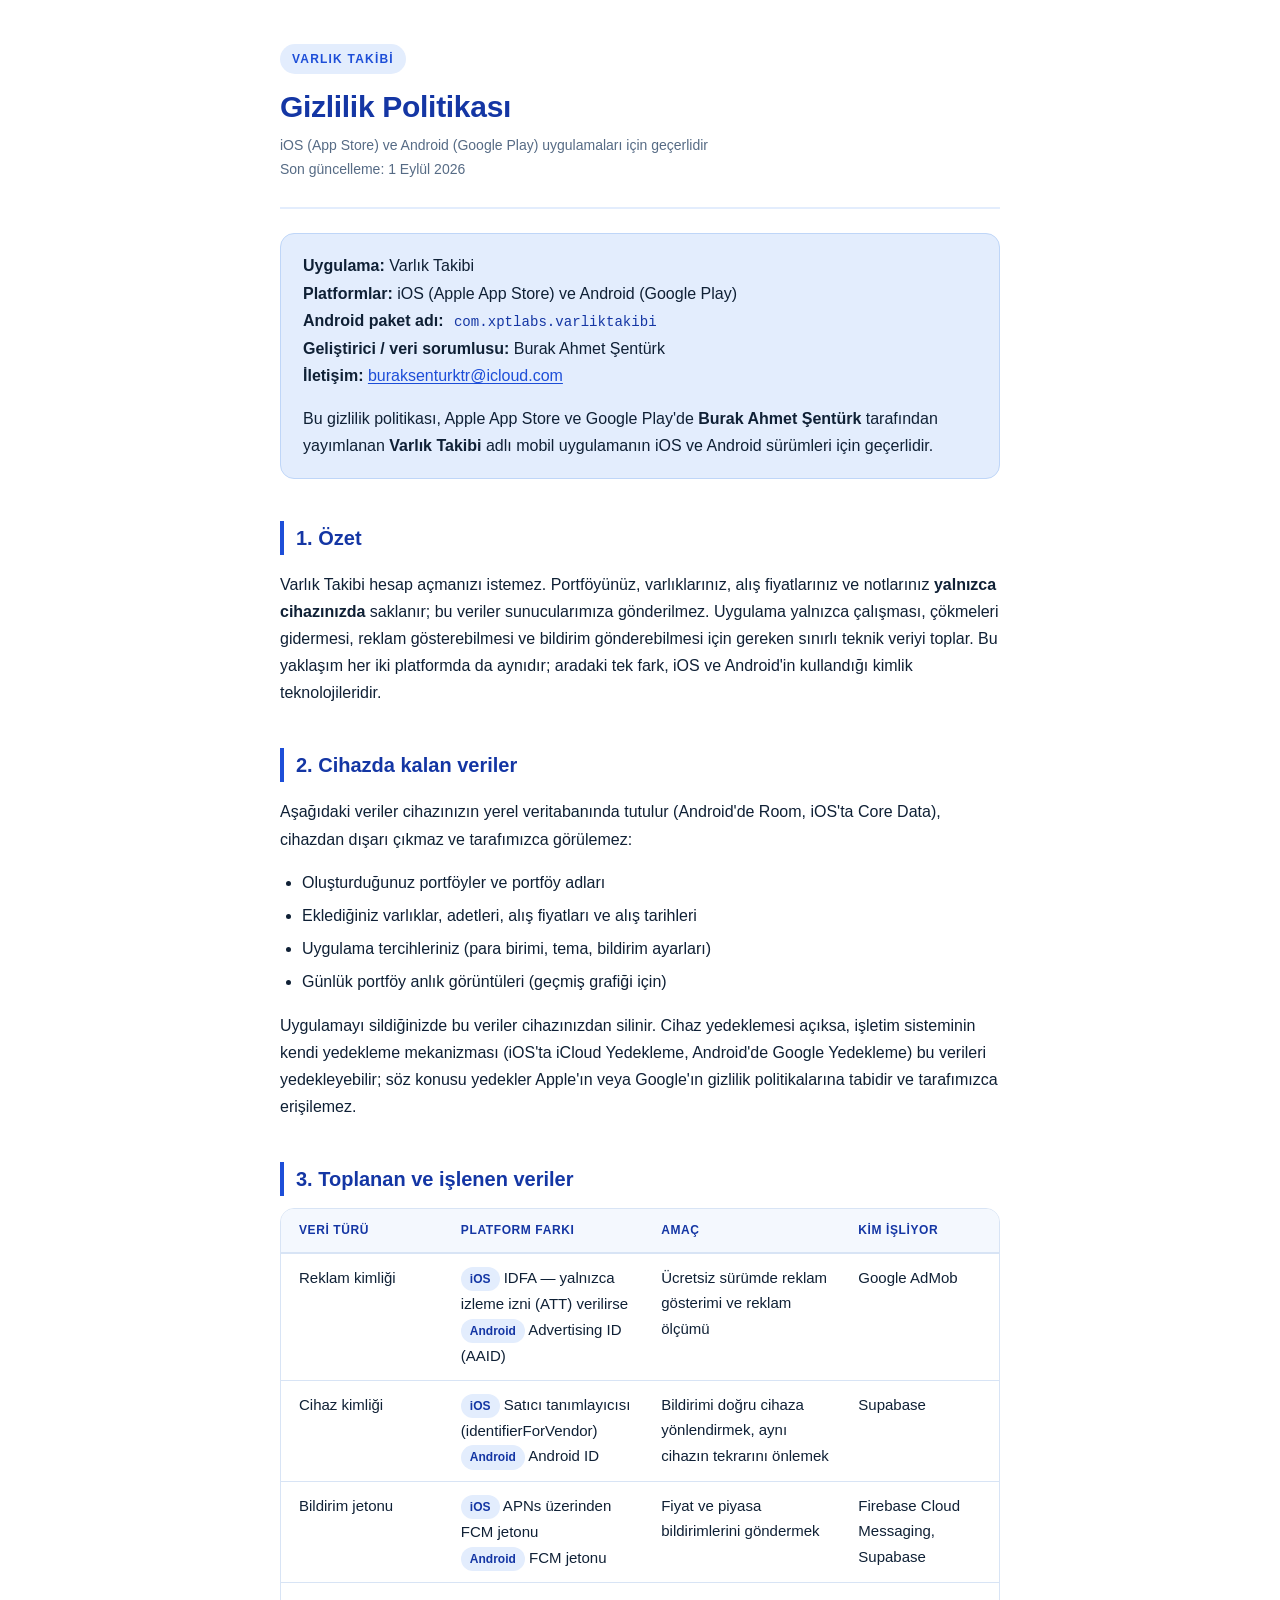
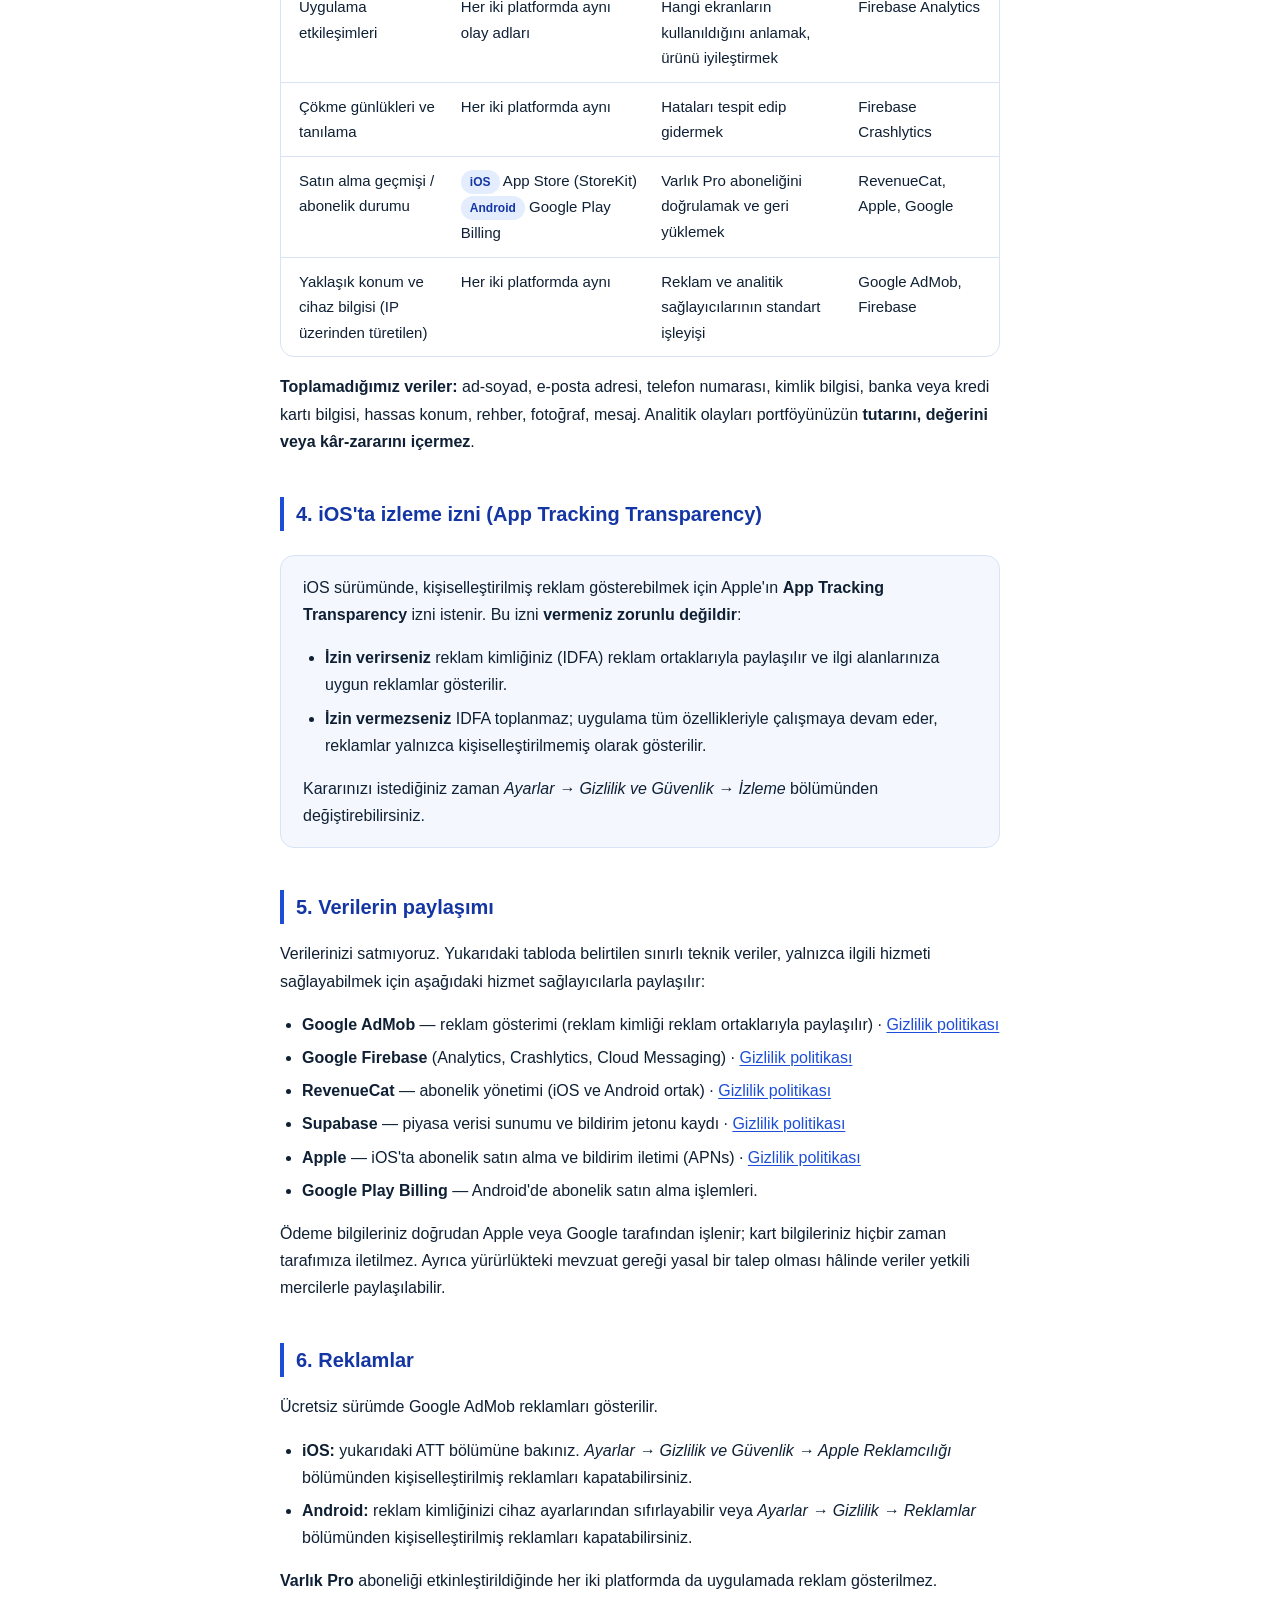
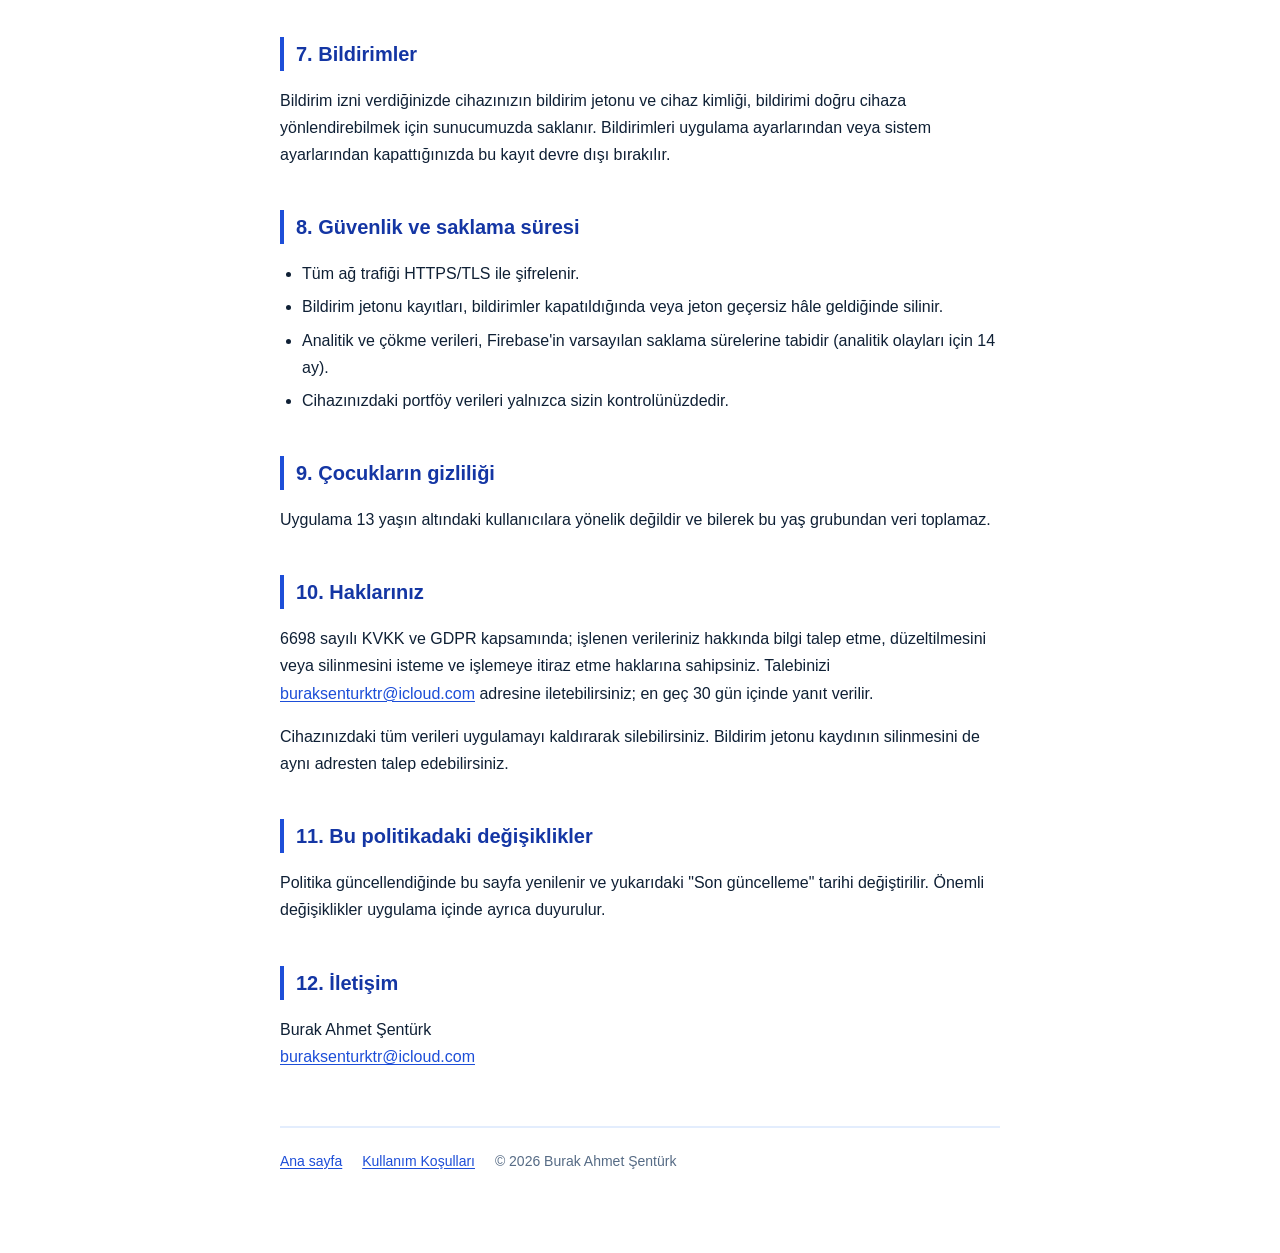
==== docs/privacy.html @ 83ce0186 "Add files via upload gizlilik politikasi ve kullanim kosullari" ====
<!DOCTYPE html>
<html lang="tr">
<head>
<meta charset="utf-8">
<meta name="viewport" content="width=device-width, initial-scale=1">
<meta name="theme-color" content="#1d4ed8">
<title>Gizlilik Politikası — Varlık Takibi</title>
<meta name="description" content="Varlık Takibi iOS ve Android uygulamalarının gizlilik politikası. Geliştirici: Burak Ahmet Şentürk.">
<link rel="stylesheet" href="style.css">
</head>
<body>

<header>
  <div class="app">Varlık Takibi</div>
  <h1>Gizlilik Politikası</h1>
  <p class="platforms">iOS (App Store) ve Android (Google Play) uygulamaları için geçerlidir</p>
  <p class="meta">Son güncelleme: 1 Eylül 2026</p>
</header>

<main>

<div class="card accent">
  <p><strong>Uygulama:</strong> Varlık Takibi<br>
  <strong>Platformlar:</strong> iOS (Apple App Store) ve Android (Google Play)<br>
  <strong>Android paket adı:</strong> <code>com.xptlabs.varliktakibi</code><br>
  <strong>Geliştirici / veri sorumlusu:</strong> Burak Ahmet Şentürk<br>
  <strong>İletişim:</strong> <a href="mailto:buraksenturktr@icloud.com">buraksenturktr@icloud.com</a></p>
  <p>Bu gizlilik politikası, Apple App Store ve Google Play'de <strong>Burak Ahmet
  Şentürk</strong> tarafından yayımlanan <strong>Varlık Takibi</strong> adlı mobil
  uygulamanın iOS ve Android sürümleri için geçerlidir.</p>
</div>

<h2>1. Özet</h2>
<p>Varlık Takibi hesap açmanızı istemez. Portföyünüz, varlıklarınız, alış fiyatlarınız ve
notlarınız <strong>yalnızca cihazınızda</strong> saklanır; bu veriler sunucularımıza
gönderilmez. Uygulama yalnızca çalışması, çökmeleri gidermesi, reklam gösterebilmesi ve
bildirim gönderebilmesi için gereken sınırlı teknik veriyi toplar. Bu yaklaşım her iki
platformda da aynıdır; aradaki tek fark, iOS ve Android'in kullandığı kimlik
teknolojileridir.</p>

<h2>2. Cihazda kalan veriler</h2>
<p>Aşağıdaki veriler cihazınızın yerel veritabanında tutulur (Android'de Room, iOS'ta
Core Data), cihazdan dışarı çıkmaz ve tarafımızca görülemez:</p>
<ul>
  <li>Oluşturduğunuz portföyler ve portföy adları</li>
  <li>Eklediğiniz varlıklar, adetleri, alış fiyatları ve alış tarihleri</li>
  <li>Uygulama tercihleriniz (para birimi, tema, bildirim ayarları)</li>
  <li>Günlük portföy anlık görüntüleri (geçmiş grafiği için)</li>
</ul>
<p>Uygulamayı sildiğinizde bu veriler cihazınızdan silinir. Cihaz yedeklemesi açıksa,
işletim sisteminin kendi yedekleme mekanizması (iOS'ta iCloud Yedekleme, Android'de
Google Yedekleme) bu verileri yedekleyebilir; söz konusu yedekler Apple'ın veya
Google'ın gizlilik politikalarına tabidir ve tarafımızca erişilemez.</p>

<h2>3. Toplanan ve işlenen veriler</h2>
<div class="wrap">
<table>
  <thead>
    <tr><th>Veri türü</th><th>Platform farkı</th><th>Amaç</th><th>Kim işliyor</th></tr>
  </thead>
  <tbody>
    <tr>
      <td data-label="Veri türü">Reklam kimliği</td>
      <td data-label="Platform farkı"><span class="pill">iOS</span> IDFA — yalnızca izleme izni (ATT) verilirse<br>
          <span class="pill">Android</span> Advertising ID (AAID)</td>
      <td data-label="Amaç">Ücretsiz sürümde reklam gösterimi ve reklam ölçümü</td>
      <td data-label="Kim işliyor">Google AdMob</td>
    </tr>
    <tr>
      <td data-label="Veri türü">Cihaz kimliği</td>
      <td data-label="Platform farkı"><span class="pill">iOS</span> Satıcı tanımlayıcısı (identifierForVendor)<br>
          <span class="pill">Android</span> Android ID</td>
      <td data-label="Amaç">Bildirimi doğru cihaza yönlendirmek, aynı cihazın tekrarını önlemek</td>
      <td data-label="Kim işliyor">Supabase</td>
    </tr>
    <tr>
      <td data-label="Veri türü">Bildirim jetonu</td>
      <td data-label="Platform farkı"><span class="pill">iOS</span> APNs üzerinden FCM jetonu<br>
          <span class="pill">Android</span> FCM jetonu</td>
      <td data-label="Amaç">Fiyat ve piyasa bildirimlerini göndermek</td>
      <td data-label="Kim işliyor">Firebase Cloud Messaging, Supabase</td>
    </tr>
    <tr>
      <td data-label="Veri türü">Uygulama etkileşimleri</td>
      <td data-label="Platform farkı">Her iki platformda aynı olay adları</td>
      <td data-label="Amaç">Hangi ekranların kullanıldığını anlamak, ürünü iyileştirmek</td>
      <td data-label="Kim işliyor">Firebase Analytics</td>
    </tr>
    <tr>
      <td data-label="Veri türü">Çökme günlükleri ve tanılama</td>
      <td data-label="Platform farkı">Her iki platformda aynı</td>
      <td data-label="Amaç">Hataları tespit edip gidermek</td>
      <td data-label="Kim işliyor">Firebase Crashlytics</td>
    </tr>
    <tr>
      <td data-label="Veri türü">Satın alma geçmişi / abonelik durumu</td>
      <td data-label="Platform farkı"><span class="pill">iOS</span> App Store (StoreKit)<br>
          <span class="pill">Android</span> Google Play Billing</td>
      <td data-label="Amaç">Varlık Pro aboneliğini doğrulamak ve geri yüklemek</td>
      <td data-label="Kim işliyor">RevenueCat, Apple, Google</td>
    </tr>
    <tr>
      <td data-label="Veri türü">Yaklaşık konum ve cihaz bilgisi (IP üzerinden türetilen)</td>
      <td data-label="Platform farkı">Her iki platformda aynı</td>
      <td data-label="Amaç">Reklam ve analitik sağlayıcılarının standart işleyişi</td>
      <td data-label="Kim işliyor">Google AdMob, Firebase</td>
    </tr>
  </tbody>
</table>
</div>

<p><strong>Toplamadığımız veriler:</strong> ad-soyad, e-posta adresi, telefon numarası,
kimlik bilgisi, banka veya kredi kartı bilgisi, hassas konum, rehber, fotoğraf, mesaj.
Analitik olayları portföyünüzün <strong>tutarını, değerini veya kâr-zararını
içermez</strong>.</p>

<h2>4. iOS'ta izleme izni (App Tracking Transparency)</h2>
<div class="card">
  <p>iOS sürümünde, kişiselleştirilmiş reklam gösterebilmek için Apple'ın <strong>App
  Tracking Transparency</strong> izni istenir. Bu izni <strong>vermeniz zorunlu
  değildir</strong>:</p>
  <ul>
    <li><strong>İzin verirseniz</strong> reklam kimliğiniz (IDFA) reklam ortaklarıyla
      paylaşılır ve ilgi alanlarınıza uygun reklamlar gösterilir.</li>
    <li><strong>İzin vermezseniz</strong> IDFA toplanmaz; uygulama tüm özellikleriyle
      çalışmaya devam eder, reklamlar yalnızca kişiselleştirilmemiş olarak gösterilir.</li>
  </ul>
  <p>Kararınızı istediğiniz zaman <em>Ayarlar → Gizlilik ve Güvenlik → İzleme</em>
  bölümünden değiştirebilirsiniz.</p>
</div>

<h2>5. Verilerin paylaşımı</h2>
<p>Verilerinizi satmıyoruz. Yukarıdaki tabloda belirtilen sınırlı teknik veriler, yalnızca
ilgili hizmeti sağlayabilmek için aşağıdaki hizmet sağlayıcılarla paylaşılır:</p>
<ul>
  <li><strong>Google AdMob</strong> — reklam gösterimi (reklam kimliği reklam
    ortaklarıyla paylaşılır) ·
    <a href="https://policies.google.com/privacy" target="_blank" rel="noopener">Gizlilik politikası</a></li>
  <li><strong>Google Firebase</strong> (Analytics, Crashlytics, Cloud Messaging) ·
    <a href="https://firebase.google.com/support/privacy" target="_blank" rel="noopener">Gizlilik politikası</a></li>
  <li><strong>RevenueCat</strong> — abonelik yönetimi (iOS ve Android ortak) ·
    <a href="https://www.revenuecat.com/privacy" target="_blank" rel="noopener">Gizlilik politikası</a></li>
  <li><strong>Supabase</strong> — piyasa verisi sunumu ve bildirim jetonu kaydı ·
    <a href="https://supabase.com/privacy" target="_blank" rel="noopener">Gizlilik politikası</a></li>
  <li><strong>Apple</strong> — iOS'ta abonelik satın alma ve bildirim iletimi (APNs) ·
    <a href="https://www.apple.com/legal/privacy/tr/" target="_blank" rel="noopener">Gizlilik politikası</a></li>
  <li><strong>Google Play Billing</strong> — Android'de abonelik satın alma işlemleri.</li>
</ul>
<p>Ödeme bilgileriniz doğrudan Apple veya Google tarafından işlenir; kart bilgileriniz
hiçbir zaman tarafımıza iletilmez. Ayrıca yürürlükteki mevzuat gereği yasal bir talep
olması hâlinde veriler yetkili mercilerle paylaşılabilir.</p>

<h2>6. Reklamlar</h2>
<p>Ücretsiz sürümde Google AdMob reklamları gösterilir.</p>
<ul>
  <li><strong>iOS:</strong> yukarıdaki ATT bölümüne bakınız. <em>Ayarlar → Gizlilik ve
    Güvenlik → Apple Reklamcılığı</em> bölümünden kişiselleştirilmiş reklamları
    kapatabilirsiniz.</li>
  <li><strong>Android:</strong> reklam kimliğinizi cihaz ayarlarından sıfırlayabilir veya
    <em>Ayarlar → Gizlilik → Reklamlar</em> bölümünden kişiselleştirilmiş reklamları
    kapatabilirsiniz.</li>
</ul>
<p><strong>Varlık Pro</strong> aboneliği etkinleştirildiğinde her iki platformda da
uygulamada reklam gösterilmez.</p>

<h2>7. Bildirimler</h2>
<p>Bildirim izni verdiğinizde cihazınızın bildirim jetonu ve cihaz kimliği, bildirimi
doğru cihaza yönlendirebilmek için sunucumuzda saklanır. Bildirimleri uygulama
ayarlarından veya sistem ayarlarından kapattığınızda bu kayıt devre dışı bırakılır.</p>

<h2>8. Güvenlik ve saklama süresi</h2>
<ul>
  <li>Tüm ağ trafiği HTTPS/TLS ile şifrelenir.</li>
  <li>Bildirim jetonu kayıtları, bildirimler kapatıldığında veya jeton geçersiz hâle
    geldiğinde silinir.</li>
  <li>Analitik ve çökme verileri, Firebase'in varsayılan saklama sürelerine tabidir
    (analitik olayları için 14 ay).</li>
  <li>Cihazınızdaki portföy verileri yalnızca sizin kontrolünüzdedir.</li>
</ul>

<h2>9. Çocukların gizliliği</h2>
<p>Uygulama 13 yaşın altındaki kullanıcılara yönelik değildir ve bilerek bu yaş grubundan
veri toplamaz.</p>

<h2>10. Haklarınız</h2>
<p>6698 sayılı KVKK ve GDPR kapsamında; işlenen verileriniz hakkında bilgi talep etme,
düzeltilmesini veya silinmesini isteme ve işlemeye itiraz etme haklarına sahipsiniz.
Talebinizi <a href="mailto:buraksenturktr@icloud.com">buraksenturktr@icloud.com</a>
adresine iletebilirsiniz; en geç 30 gün içinde yanıt verilir.</p>
<p>Cihazınızdaki tüm verileri uygulamayı kaldırarak silebilirsiniz. Bildirim jetonu
kaydının silinmesini de aynı adresten talep edebilirsiniz.</p>

<h2>11. Bu politikadaki değişiklikler</h2>
<p>Politika güncellendiğinde bu sayfa yenilenir ve yukarıdaki "Son güncelleme" tarihi
değiştirilir. Önemli değişiklikler uygulama içinde ayrıca duyurulur.</p>

<h2>12. İletişim</h2>
<p>Burak Ahmet Şentürk<br>
<a href="mailto:buraksenturktr@icloud.com">buraksenturktr@icloud.com</a></p>

</main>

<footer>
  <a href="index.html">Ana sayfa</a>
  <a href="terms.html">Kullanım Koşulları</a>
  <span>© 2026 Burak Ahmet Şentürk</span>
</footer>

</body>
</html>
---- docs/style.css ----
:root {
  color-scheme: light;
  --bg: #ffffff;
  --surface: #f4f8fe;
  --fg: #0f2035;
  --muted: #566b85;
  --accent: #1d4ed8;
  --accent-dark: #1436a4;
  --accent-soft: #e3edfd;
  --border: #d8e4f5;
}
* { box-sizing: border-box; }
html { background: var(--bg); }
body {
  margin: 0;
  padding: 0 20px 80px;
  background: var(--bg);
  color: var(--fg);
  font: 16px/1.7 -apple-system, BlinkMacSystemFont, "Segoe UI", Roboto, "Helvetica Neue", Arial, sans-serif;
  -webkit-text-size-adjust: 100%;
}
main, header, footer { max-width: 720px; margin-left: auto; margin-right: auto; }

header {
  padding: 44px 0 26px;
  border-bottom: 2px solid var(--accent-soft);
}
header .app {
  display: inline-block;
  font-size: 12px;
  letter-spacing: .1em;
  text-transform: uppercase;
  font-weight: 700;
  color: var(--accent);
  background: var(--accent-soft);
  border-radius: 999px;
  padding: 5px 12px;
}
header .platforms {
  margin: 8px 0 0;
  font-size: 14px;
  color: var(--muted);
}
h1 { font-size: 30px; line-height: 1.25; margin: 14px 0 8px; color: var(--accent-dark); letter-spacing: -.01em; }
h2 {
  font-size: 20px;
  margin: 42px 0 12px;
  padding-left: 12px;
  border-left: 4px solid var(--accent);
  color: var(--accent-dark);
}
h3 { font-size: 16px; margin: 26px 0 8px; color: var(--fg); }
.meta { color: var(--muted); font-size: 14px; margin: 0; }

.card {
  background: var(--surface);
  border: 1px solid var(--border);
  border-radius: 14px;
  padding: 18px 22px;
  margin: 24px 0;
}
.card.accent {
  background: var(--accent-soft);
  border-color: #bfd6f8;
}
.card p:first-child { margin-top: 0; }
.card p:last-child { margin-bottom: 0; }

ul { padding-left: 22px; }
li { margin: 6px 0; }
a { color: var(--accent); text-underline-offset: 2px; }
a:hover { color: var(--accent-dark); }

code {
  font-family: ui-monospace, SFMono-Regular, Menlo, monospace;
  font-size: .88em;
  background: var(--accent-soft);
  color: var(--accent-dark);
  border-radius: 5px;
  padding: 2px 6px;
}
.pill {
  display: inline-block;
  font-size: 12px;
  font-weight: 700;
  border-radius: 999px;
  padding: 2px 9px;
  background: var(--accent-soft);
  color: var(--accent-dark);
  white-space: nowrap;
}

table { width: 100%; border-collapse: collapse; margin: 16px 0; font-size: 15px; }
th, td { text-align: left; padding: 11px 12px; border-bottom: 1px solid var(--border); vertical-align: top; }
thead th {
  background: var(--surface);
  color: var(--accent-dark);
  font-weight: 700;
  font-size: 12px;
  text-transform: uppercase;
  letter-spacing: .05em;
  border-bottom: 2px solid var(--border);
}
tbody tr:last-child td { border-bottom: none; }
.wrap {
  overflow-x: auto;
  border: 1px solid var(--border);
  border-radius: 14px;
}
.wrap table { margin: 0; min-width: 460px; }
.wrap th:first-child, .wrap td:first-child { padding-left: 18px; }
.wrap th:last-child, .wrap td:last-child { padding-right: 18px; }

.links { display: grid; gap: 14px; margin: 28px 0; }
.links a.tile {
  display: block;
  text-decoration: none;
  background: var(--surface);
  border: 1px solid var(--border);
  border-radius: 14px;
  padding: 18px 22px;
}
.links a.tile:hover { border-color: var(--accent); background: var(--accent-soft); }
.links .tile strong { display: block; font-size: 18px; color: var(--accent-dark); margin-bottom: 4px; }
.links .tile span { color: var(--muted); font-size: 15px; }

footer {
  margin-top: 56px;
  padding-top: 22px;
  border-top: 2px solid var(--accent-soft);
  color: var(--muted);
  font-size: 14px;
}
footer a { margin-right: 16px; }

/* Dar ekranda tablolar yan yana okunmuyor; her satır bir karta dönüşür. */
@media (max-width: 640px) {
  .wrap { border: none; border-radius: 0; overflow: visible; }
  .wrap table, .wrap tbody, .wrap tr, .wrap td { display: block; width: 100%; min-width: 0; }
  .wrap thead { display: none; }
  .wrap tr {
    background: var(--surface);
    border: 1px solid var(--border);
    border-radius: 14px;
    margin-bottom: 12px;
    padding: 4px 0;
  }
  .wrap td { border-bottom: 1px dashed var(--border); padding: 12px 18px; }
  .wrap tr td:last-child { border-bottom: none; }
  .wrap td::before {
    content: attr(data-label);
    display: block;
    font-size: 12px;
    font-weight: 700;
    text-transform: uppercase;
    letter-spacing: .05em;
    color: var(--accent-dark);
    margin-bottom: 4px;
  }
}
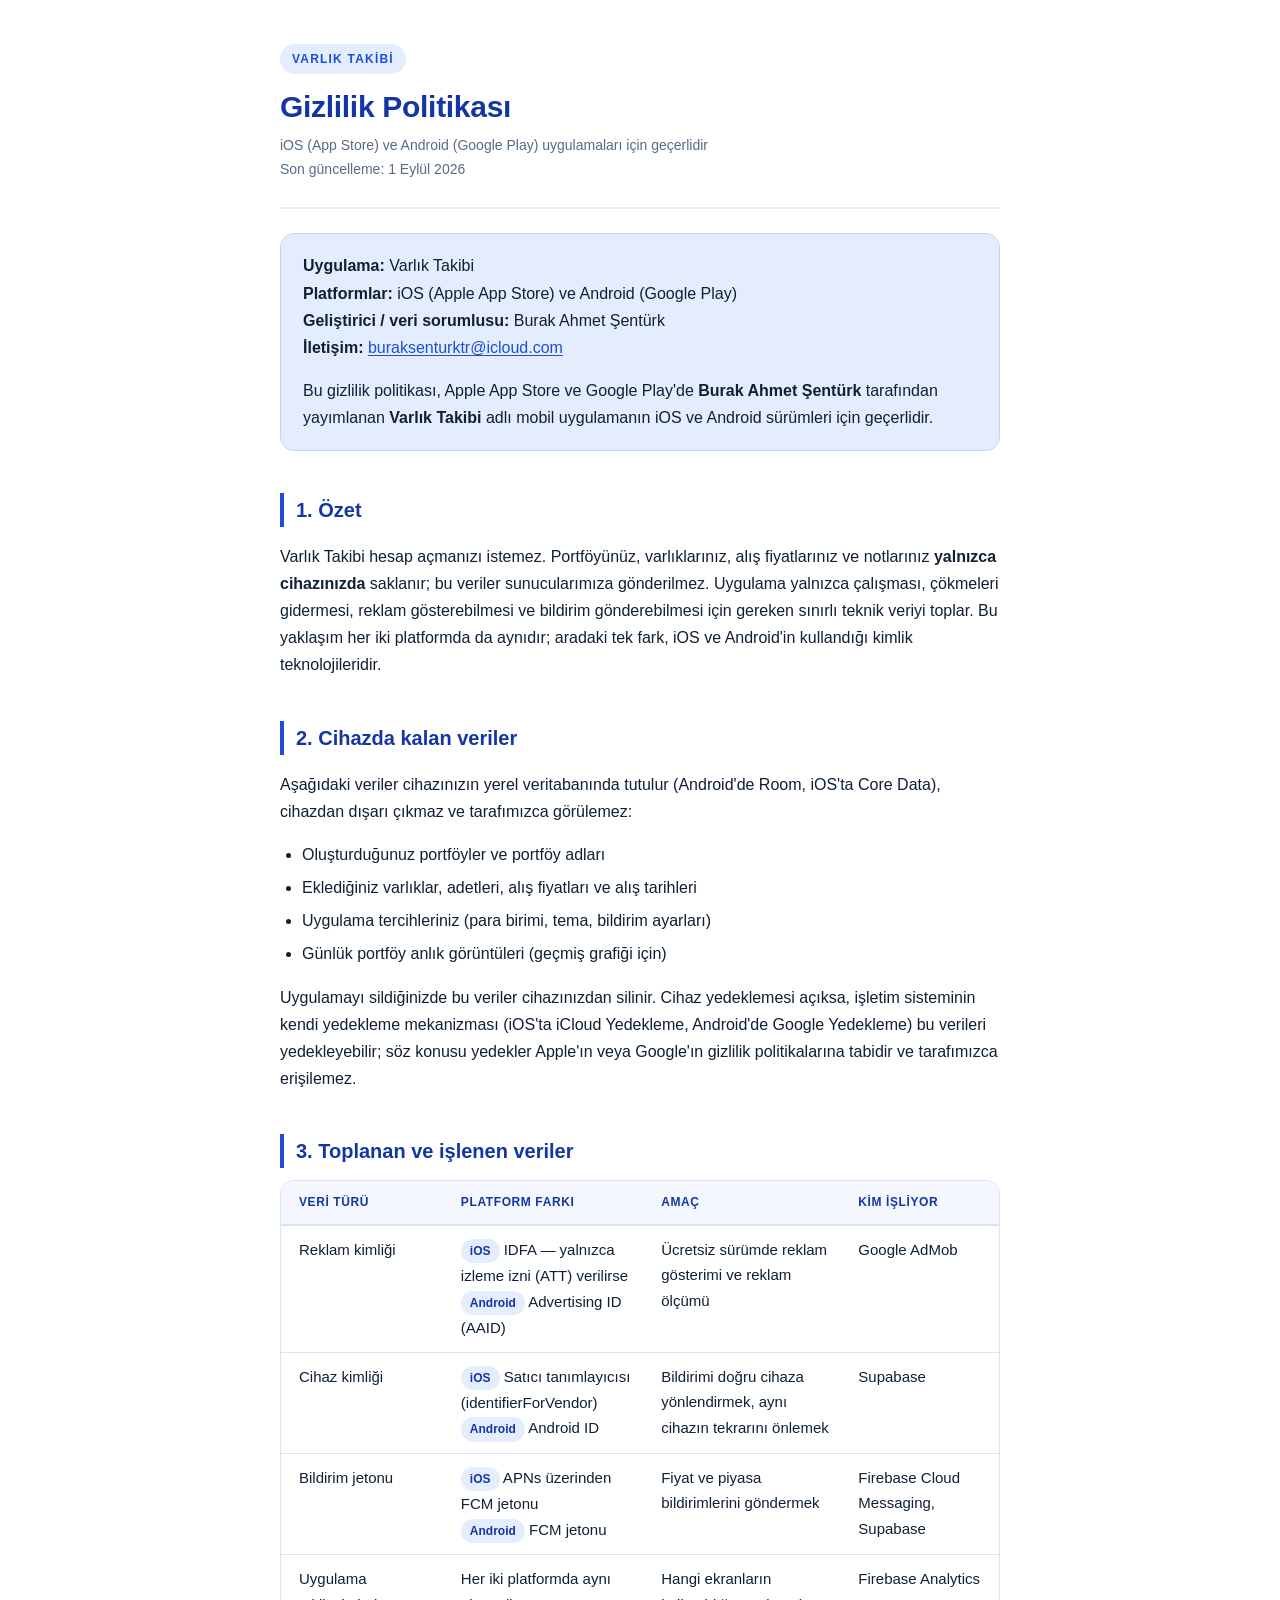
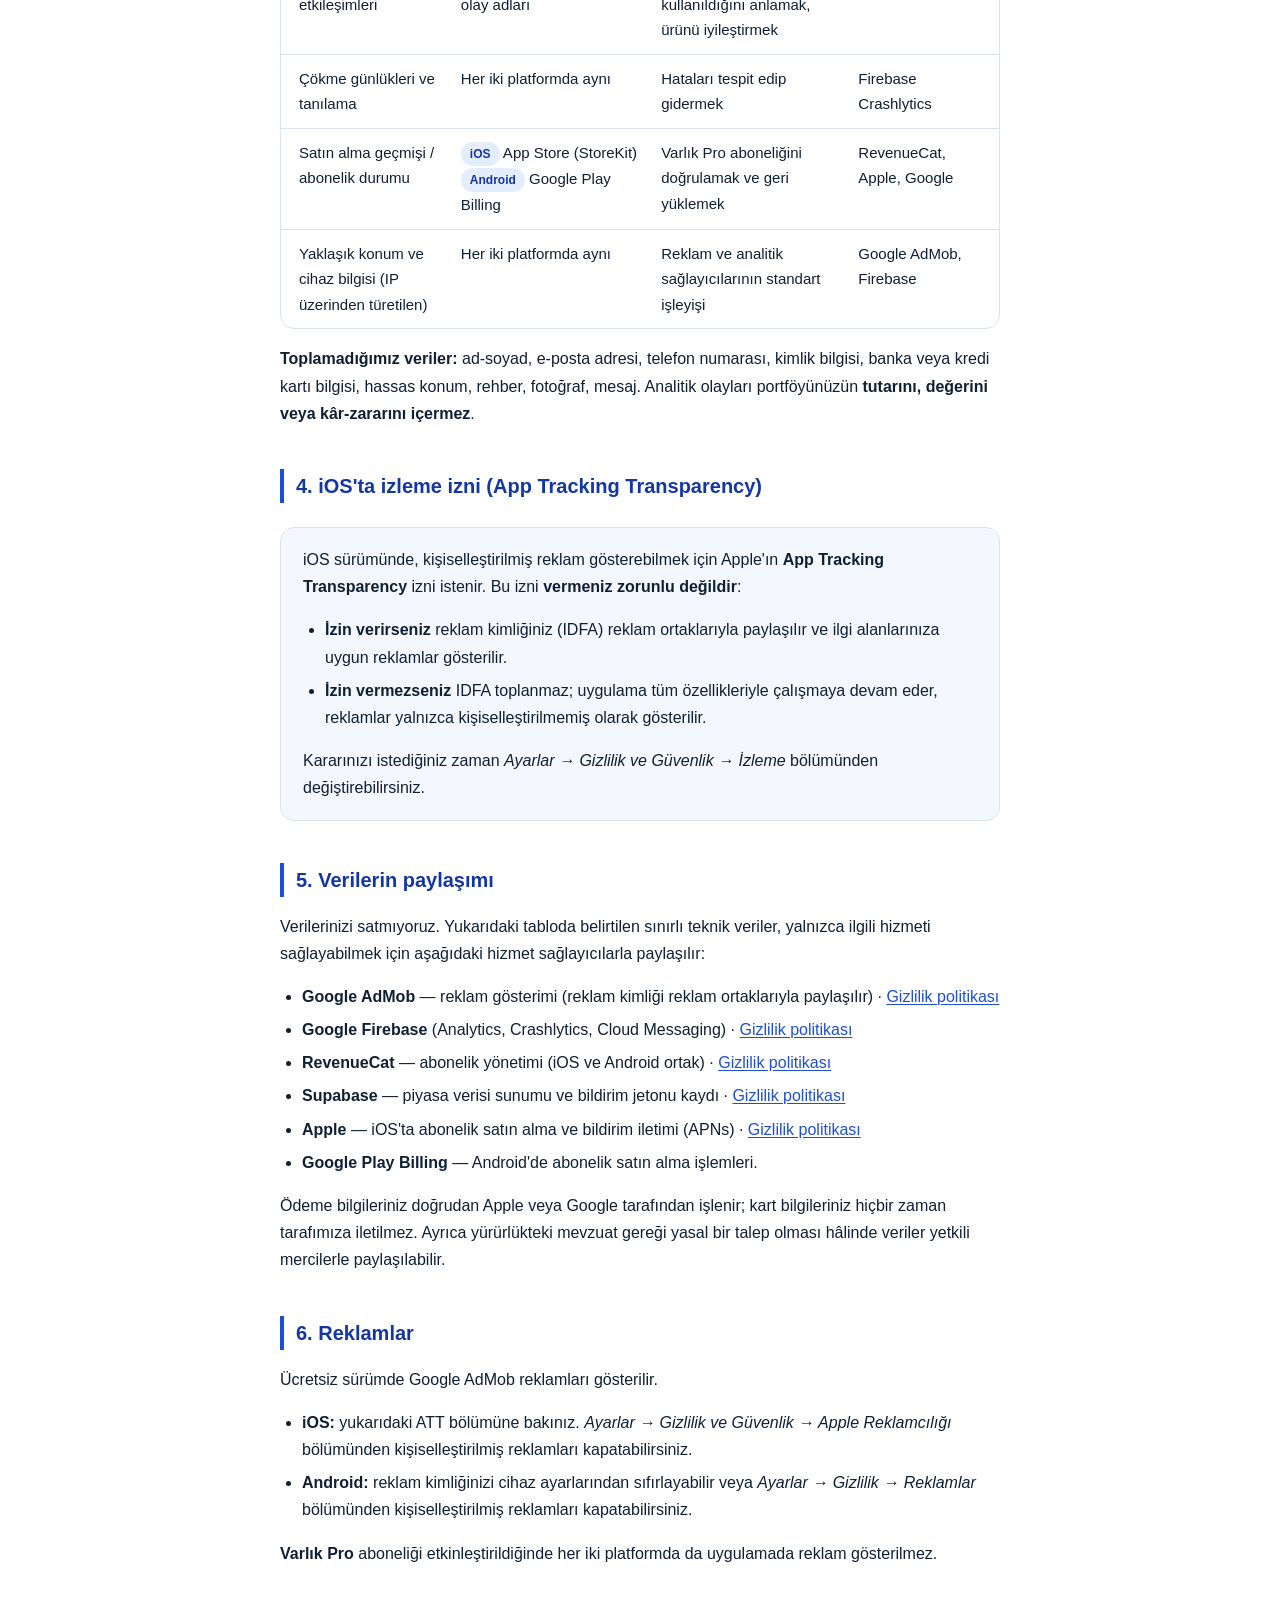
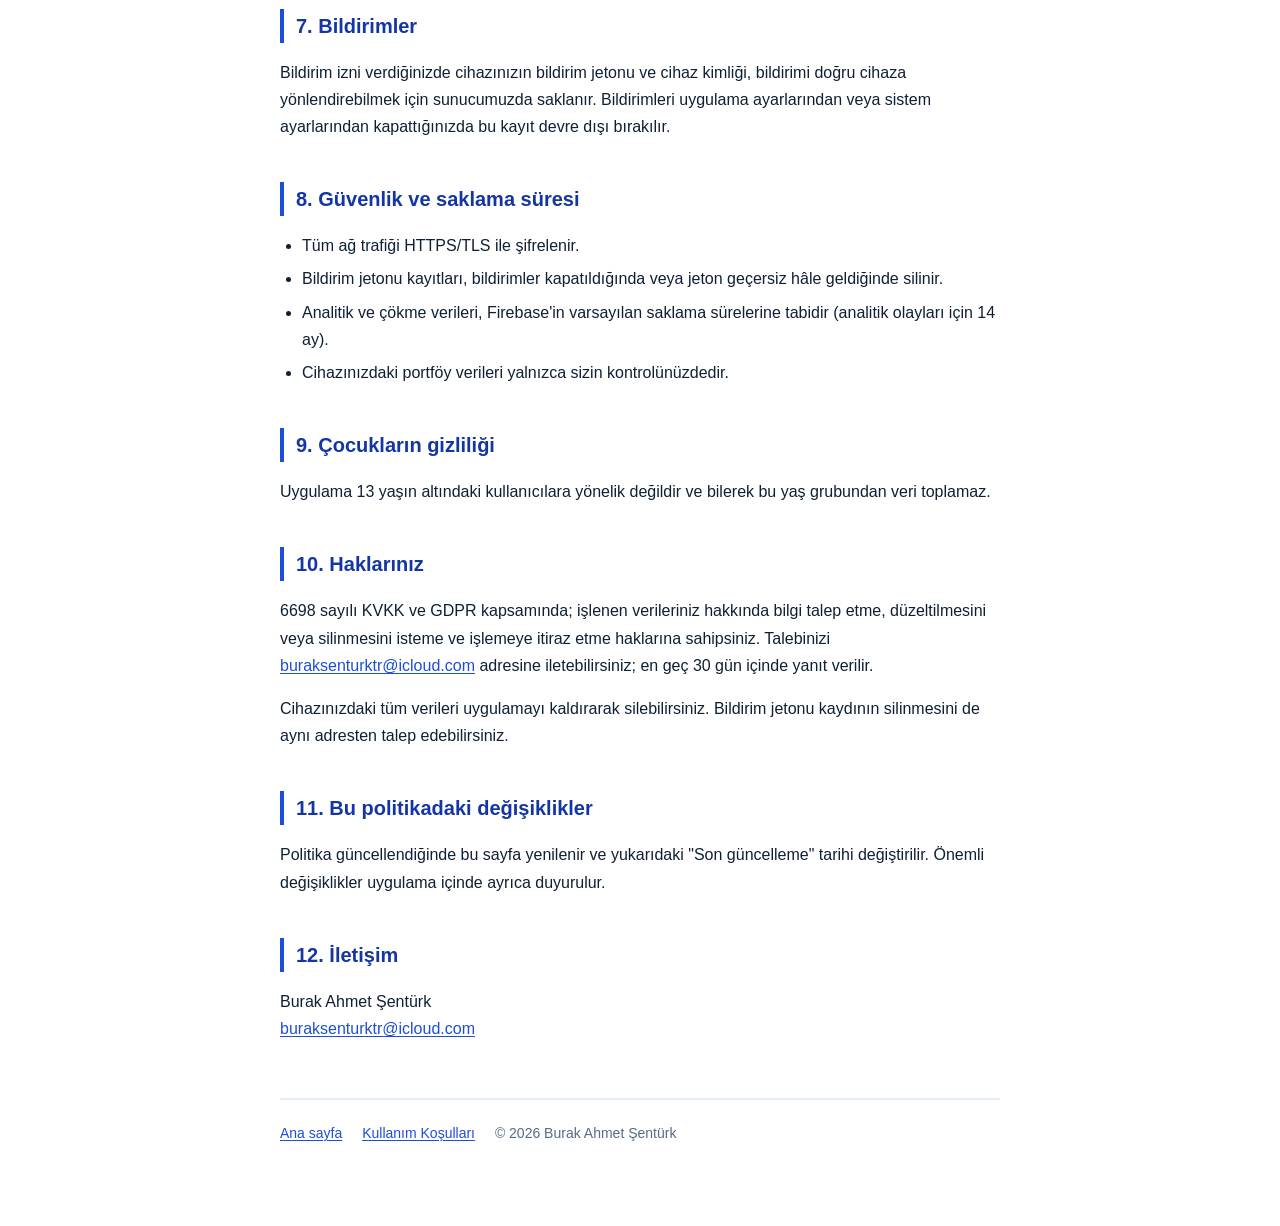
==== commit 787dff20: "Update privacy.html" ====
--- a/docs/privacy.html
+++ b/docs/privacy.html
@@ -22,7 +22,6 @@
 <div class="card accent">
   <p><strong>Uygulama:</strong> Varlık Takibi<br>
   <strong>Platformlar:</strong> iOS (Apple App Store) ve Android (Google Play)<br>
-  <strong>Android paket adı:</strong> <code>com.xptlabs.varliktakibi</code><br>
   <strong>Geliştirici / veri sorumlusu:</strong> Burak Ahmet Şentürk<br>
   <strong>İletişim:</strong> <a href="mailto:buraksenturktr@icloud.com">buraksenturktr@icloud.com</a></p>
   <p>Bu gizlilik politikası, Apple App Store ve Google Play'de <strong>Burak Ahmet
